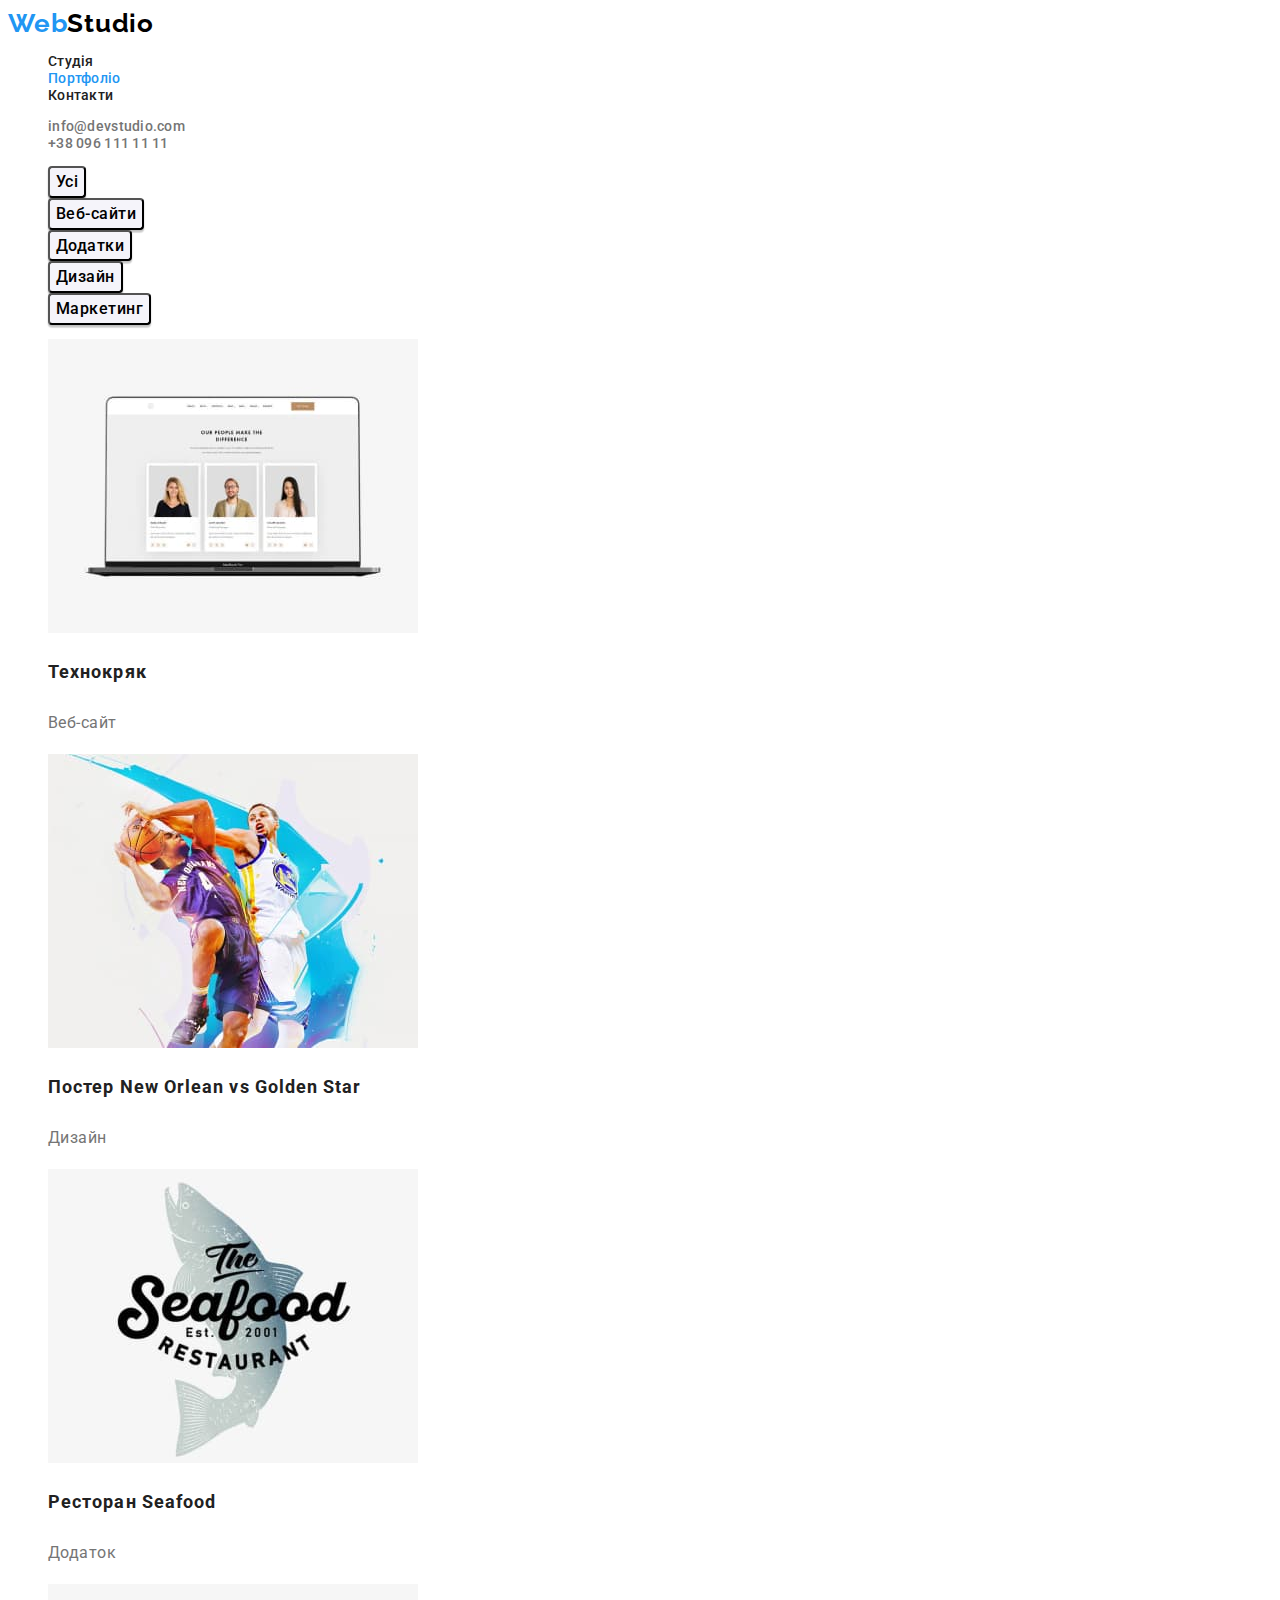
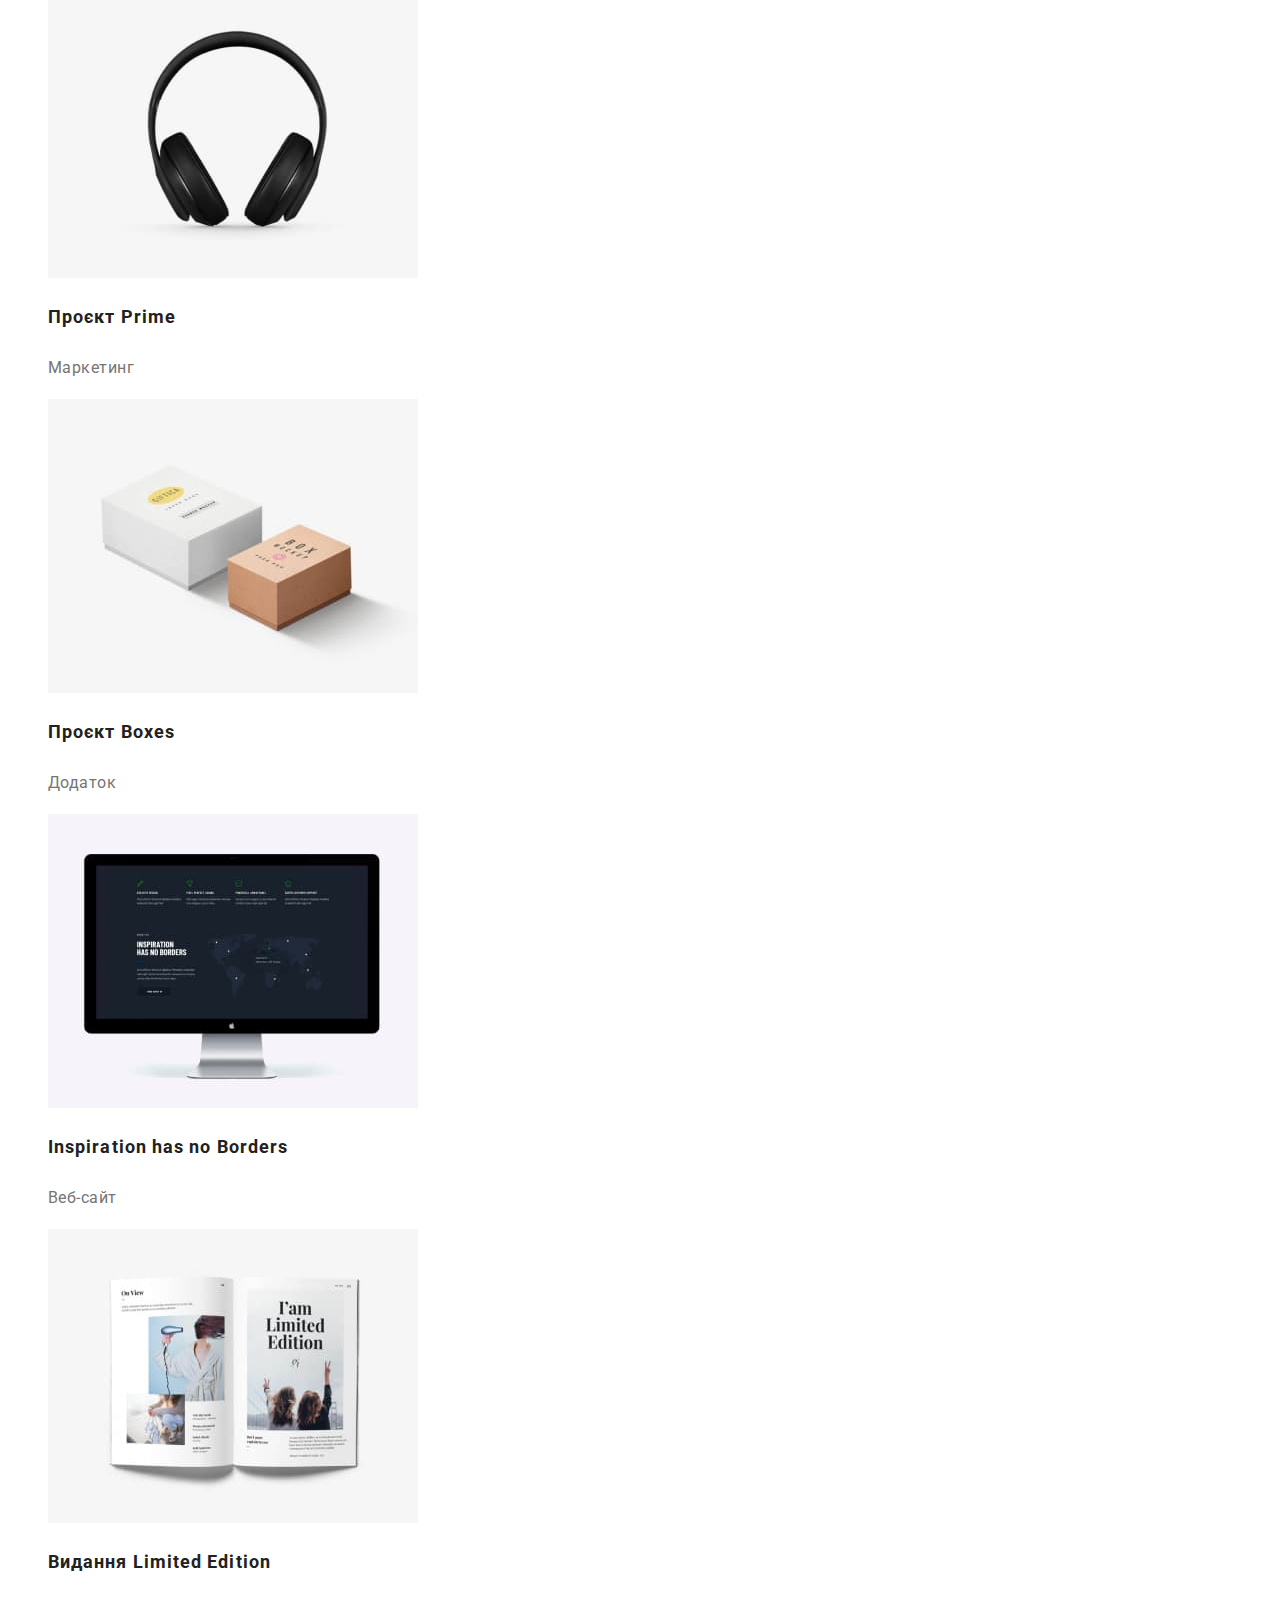
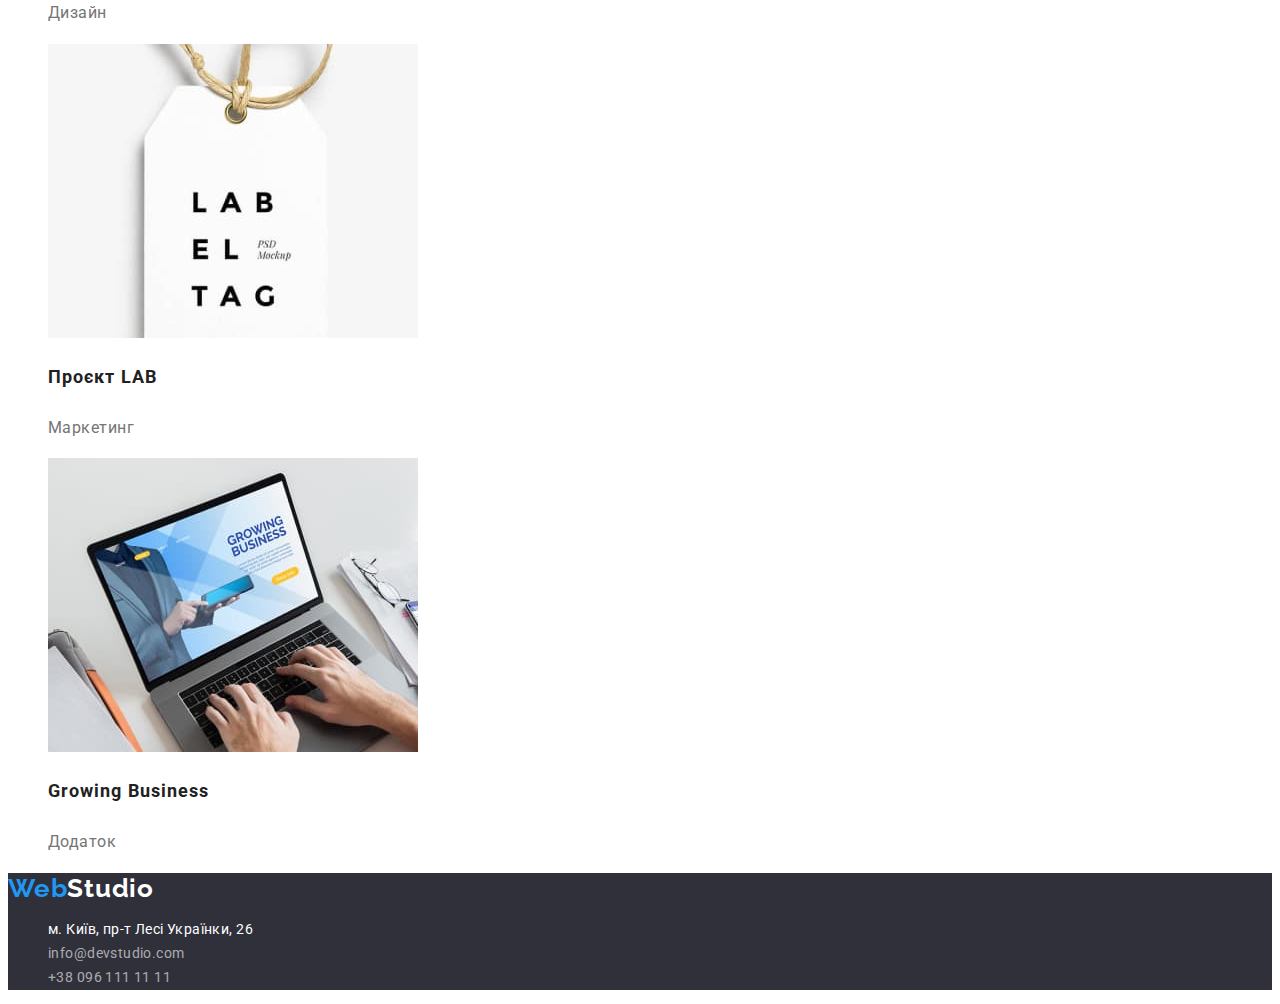
==== portfolio.html @ ff4c9b48 "start hw-3" ====
<!DOCTYPE html>
<html lang="uk">
  <head>
    <meta charset="UTF-8" />
    <meta http-equiv="X-UA-Compatible" content="IE=edge" />
    <meta name="viewport" content="width=device-width, initial-scale=1.0" />
    <title>WebStudio/Portfolio</title>
    <link rel="stylesheet" href="./css/styles.css" />
    <link rel="preconnect" href="https://fonts.googleapis.com" />
    <link rel="preconnect" href="https://fonts.gstatic.com" crossorigin />
    <link
      href="https://fonts.googleapis.com/css2?family=Raleway:wght@700&family=Roboto:wght@400;500;700;900&display=swap"
      rel="stylesheet"
    />
  </head>

  <body>
    <header class="header">
      <a class="logo" href="./index.html"><span class="color-logo">Web</span>Studio</a>
      <nav class="nav">
        <ul class="nav-list">
          <li class="nav-item"><a class="nav-link" href="./index.html">Студія</a></li>
          <li class="nav-item"><a class="nav-link active" href="./portfolio.html">Портфоліо</a></li>
          <li class="nav-item"><a class="nav-link" href="#">Контакти</a></li>
        </ul>
      </nav>
      <ul class="contact-list">
        <li class="contact-item">
          <a class="contact-link" href="mailto:info@devstudio.com">info@devstudio.com</a>
        </li>
        <li class="contact-item">
          <a class="contact-link" href="tel:+380961111111">+38 096 111 11 11</a>
        </li>
      </ul>
    </header>

    <main class="main-portfolio">

      <section class="section-work">
        <h2 class="visually-hidden">Наші проєкти</h2>
        <ul class="filter-list">
          <li class="filter-item">
            <button class="filter-button" type="button">Усі</button>
          </li>
          <li class="filter-item">
            <button class="filter-button" type="button">Веб-сайти</button>
          </li>
          <li class="filter-item">
            <button class="filter-button" type="button">Додатки</button>
          </li>
          <li class="filter-item">
            <button class="filter-button" type="button">Дизайн</button>
          </li>
          <li class="filter-item">
            <button class="filter-button" type="button">Маркетинг</button>
          </li>
        </ul>

        <ul class="card-list">
          <li class="card-item">
            <a class="card-link" href="#">
              <img
                class="card-image"
                src="./images/work/web-laptop.jpg"
                alt="Ноутбук"
                width="370"
              />
              <h3 class="card-titel">Технокряк</h3>
              <p class="card-text">Веб-сайт</p>
            </a>
          </li>
          <li class="card-item">
            <a class="card-link" href="#">
              <img
                class="card-image"
                src="./images/work/game.jpg"
                alt="Гра в баскетбол"
                width="370"
              />
              <h3 class="card-titel">Постер New Orlean vs Golden Star</h3>
              <p class="card-text">Дизайн</p>
            </a>
          </li>
          <li class="card-item">
            <a class="card-link" href="#">
              <img
                class="card-image"
                src="./images/work/food.jpg"
                alt="Логотим ресторану"
                width="370"
              />
              <h3 class="card-titel">Ресторан Seafood</h3>
              <p class="card-text">Додаток</p>
            </a>
          </li>
          <li class="card-item">
            <a class="card-link" href="#">
              <img
                class="card-image"
                src="./images/work/headphones.jpg"
                alt="Навушники"
                width="370"
              />
              <h3 class="card-titel">Проєкт Prime</h3>
              <p class="card-text">Маркетинг</p>
            </a>
          </li>
          <li class="card-item">
            <a class="card-link" href="">
              <img class="card-image" src="./images/work/box.jpg" alt="Коробки" width="370" />
              <h3 class="card-titel">Проєкт Boxes</h3>
              <p class="card-text">Додаток</p>
            </a>
          </li>
          <li class="card-item">
            <a class="card-link" href="#">
              <img class="card-image" src="./images/work/monitor.jpg" alt="Монітор" width="370" />
              <h3 class="card-titel">Inspiration has no Borders</h3>
              <p class="card-text">Веб-сайт</p>
            </a>
          </li>
          <li class="card-item">
            <a class="card-link" href="#">
              <img class="card-image" src="./images/work/book.jpg" alt="Книга" width="370" />
              <h3 class="card-titel">Видання Limited Edition</h3>
              <p class="card-text">Дизайн</p>
            </a>
          </li>
          <li class="card-item">
            <a class="card-link" href="#">
              <img class="card-image" src="./images/work/tag.jpg" alt="Ярлик" width="370" />
              <h3 class="card-titel">Проєкт LAB</h3>
              <p class="card-text">Маркетинг</p>
            </a>
          </li>
          <li class="card-item">
            <a class="card-link" href="#">
              <img
                class="card-image"
                src="./images/work/laptop.jpg"
                alt="Розробник працює за ноутбуком"
                width="370"
              />
              <h3 class="card-titel">Growing Business</h3>
              <p class="card-text">Додаток</p>
            </a>
          </li>
        </ul>
      </section>
    </main>

    <footer class="footer">
      <a class="logo footer-logo" href="./index.html"><span class="color-logo">Web</span>Studio</a>
      <address class="address">
        <ul class="footer-list">
          <li class="footer-item">
            <a
              class="footer-llink-map"
              href="https://goo.gl/maps/CtNU3nowhyDTVTYz7"
              target="_blank"
              rel="noopener noreferrer nofollow"
            >
              м. Київ, пр-т Лесі Українки, 26
            </a>
          </li>
          <li class="footer-item">
            <a class="footer-llink-mail" href="mailto:info@devstudio.com">info@devstudio.com</a>
          </li>
          <li class="footer-item">
            <a class="footer-llink-tel" href="tel:+380961111111">+38 096 111 11 11</a>
          </li>
        </ul>
      </address>
    </footer>
  </body>
</html>
---- css/styles.css ----
a {
  text-decoration: none;
}
ul {
  list-style: none;
}

:root {
  --primary-titel-color: #212121;
  --primary-text-color: #757575;
  --logo-color: #000000;
  --primary-color: #ffffff;
  --secondary-background-color: #f5f4fa;
  --footer-background-color: #2f303a;
  --accent-color: #2196f3;
  --button-active-color: #188ce8;
  --footer-contact-color: rgba(255, 255, 255, 0.6);
}

body {
  font-family: 'Roboto', sans-serif;
  font-size: 14px;
  color: var(--primary-text-color);
  background-color: var(--primary-color);
}

.header {
}
.logo {
  font-family: 'Raleway', sans-serif;
  font-weight: 700;
  font-size: 26px;
  line-height: 1.19;
  letter-spacing: 0.03em;
  color: var(--logo-color);
}
.color-logo {
  color: var(--accent-color);
}
.nav {
}
.nav-list {
}
.nav-item {
}
.nav-link {
  font-weight: 500;
  line-height: 1.14;
  letter-spacing: 0.02em;
  color: var(--primary-titel-color);
}
.nav-link:hover,
.nav-link:focus {
  color: var(--accent-color);
}
.contact-list {
}
.contact-item {
}
.contact-link {
  font-weight: 500;
  line-height: 1.14;
  letter-spacing: 0.02em;
  color: var(--primary-text-color);
}
.contact-link:hover,
.contact-link:focus {
  color: var(--accent-color);
}
.main {
}
.section-banner {
  background-color: var(--footer-background-color);
}
.banner-titel {
  font-weight: 900;
  font-size: 44px;
  line-height: 1.36;
  text-align: center;
  letter-spacing: 0.06em;
  text-transform: uppercase;
  color: var(--primary-color);
}
.banner-button {
  font-family: inherit;
  font-weight: 700;
  font-size: 16px;
  line-height: 1.87;
  text-align: center;
  letter-spacing: 0.06em;
  cursor: pointer;
  color: var(--primary-color);
  background-color: var(--accent-color);
  box-shadow: 0px 4px 4px rgba(0, 0, 0, 0.15);
  border-radius: 4px;
}
.banner-button:hover,
.banner-button:focus {
  background: var(--button-active-color);
}
.section-advantage {
}
.visually-hidden {
  position: absolute;
  white-space: nowrap;
  width: 1px;
  height: 1px;
  overflow: hidden;
  border: 0;
  padding: 0;
  clip: rect(0 0 0 0);
  clip-path: inset(50%);
  margin: -1px;
}
.advantage-list {
}
.advantage-item {
}
.advantage-subtitel {
  font-weight: 700;
  line-height: 1.14;
  letter-spacing: 0.03em;
  text-transform: uppercase;
  color: var(--primary-titel-color);
}
.advantage-text {
  line-height: 1.71;
  letter-spacing: 0.03em;
}
.section-speciality {
}
.speciality-titel {
  font-weight: 700;
  font-size: 36px;
  line-height: 1.16;
  text-align: center;
  letter-spacing: 0.03em;
  color: var(--primary-titel-color);
}
.speciality-list {
}
.speciality-item {
}
.speciality-image {
}
.section-team {
  background-color: var(--secondary-background-color);
}
.team-titel {
  font-weight: 700;
  font-size: 36px;
  line-height: 1.16;
  text-align: center;
  letter-spacing: 0.03em;
  color: var(--primary-titel-color);
}
.team-list {
}
.team-item {
  background-color: var(--primary-color);
  box-shadow: 0px 1px 3px rgba(0, 0, 0, 0.12), 0px 1px 1px rgba(0, 0, 0, 0.14),
    0px 2px 1px rgba(0, 0, 0, 0.2);
}
.team-image {
}
.team-subtitel {
  font-weight: 500;
  font-size: 16px;
  line-height: 1.18;
  letter-spacing: 0.03em;
  color: var(--primary-titel-color);
}
.team-text {
  font-size: 16px;
  line-height: 1.18;
  letter-spacing: 0.03em;
}
.footer {
  background-color: var(--footer-background-color);
}
.footer-logo {
  color: var(--primary-color);
}
.address {
}
.footer-list {
}
.footer-item {
}
.footer-llink-map {
  font-style: normal;
  line-height: 1.71;
  letter-spacing: 0.03em;
  color: var(--primary-color);
}
.footer-llink-map:hover,
.footer-llink-map:focus{
  color: var(--accent-color);
}
.footer-llink-mail {
  font-style: normal;
  line-height: 1.71;
  letter-spacing: 0.03em;
  color: var(--footer-contact-color);
}
.footer-llink-mail:hover,
.footer-llink-mail:focus{
  color: var(--accent-color);
}
.footer-llink-tel {
  font-style: normal;
  line-height: 1.71;
  letter-spacing: 0.03em;
  color: var(--footer-contact-color);
}
.footer-llink-tel:hover,
.footer-llink-tel:focus{
  color: var(--accent-color);
}

/* style portfolio */

.active {
  color: var(--accent-color);
}
.main-portfolio {
  background-color: var(--primary-color);
}
.filter-list {
}
.filter-item {
}
.filter-button {
  font-family: inherit;
  font-weight: 500;
  font-size: 16px;
  line-height: 1.62;
  text-align: center;
  letter-spacing: 0.03em;
  cursor: pointer;
  background-color: var(--secondary-background-color);
  box-shadow: 0px 3px 1px rgba(0, 0, 0, 0.1), 0px 1px 2px rgba(0, 0, 0, 0.08),
    0px 2px 2px rgba(0, 0, 0, 0.12);
  border-radius: 4px;
}
.filter-button:hover,
.filter-button:focus {
  color: var(--primary-color);
  background-color: var(--accent-color);
}
.section-work {
}
.card-list {
}
.card-item {
}
.card-link {
}
.card-image {
}
.card-titel {
  font-weight: 700;
  font-size: 18px;
  line-height: 2;
  letter-spacing: 0.06em;
  color: var(--primary-titel-color);
}
.card-text {
  font-size: 16px;
  line-height: 1.87;
  letter-spacing: 0.03em;
  color: var(--primary-text-color);
}
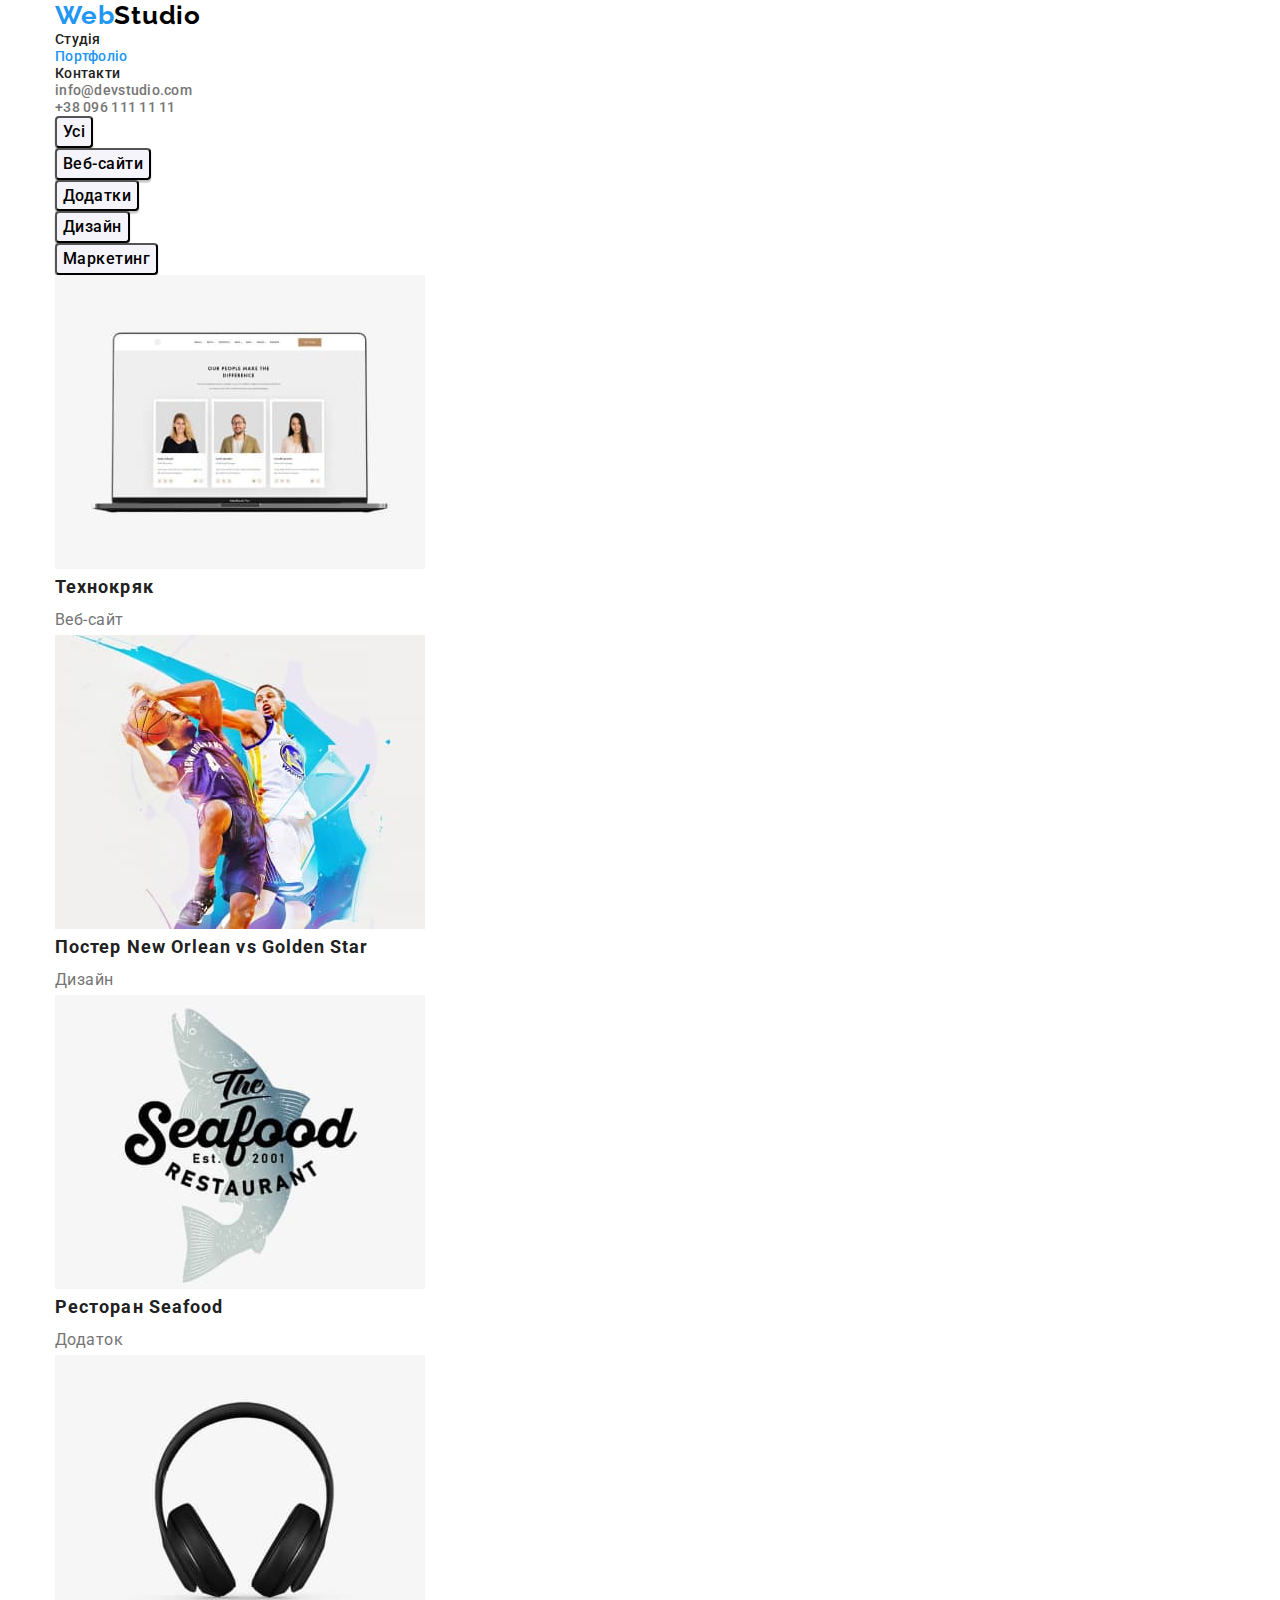
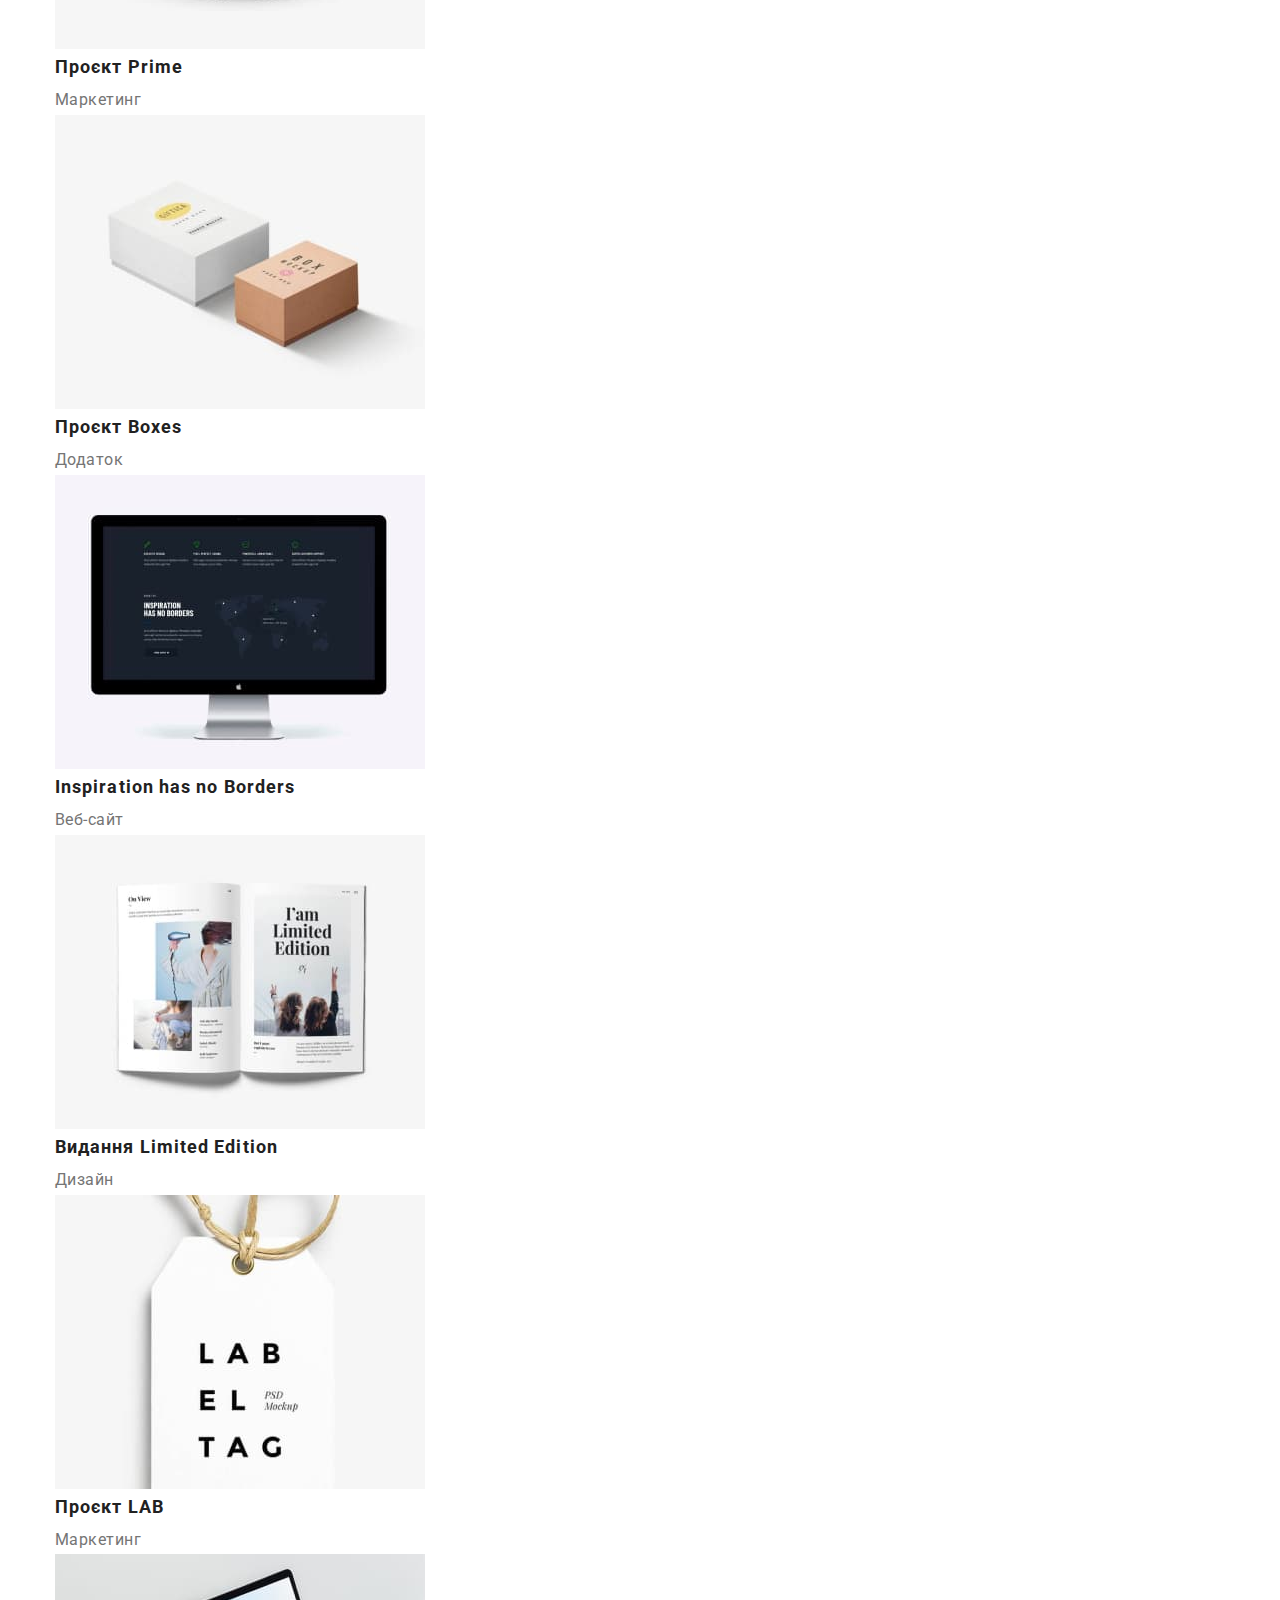
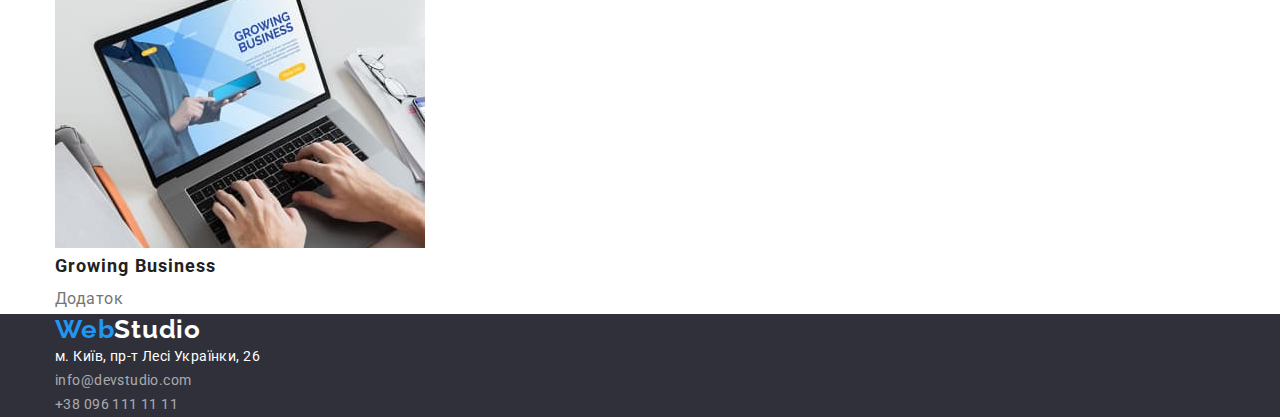
==== commit 701b5894: "decor hw-3" ====
--- a/portfolio.html
+++ b/portfolio.html
@@ -5,6 +5,7 @@
     <meta http-equiv="X-UA-Compatible" content="IE=edge" />
     <meta name="viewport" content="width=device-width, initial-scale=1.0" />
     <title>WebStudio/Portfolio</title>
+    <link rel="stylesheet" href="https://cdnjs.cloudflare.com/ajax/libs/modern-normalize/1.1.0/modern-normalize.min.css">
     <link rel="stylesheet" href="./css/styles.css" />
     <link rel="preconnect" href="https://fonts.googleapis.com" />
     <link rel="preconnect" href="https://fonts.gstatic.com" crossorigin />
@@ -16,161 +17,167 @@
 
   <body>
     <header class="header">
-      <a class="logo" href="./index.html"><span class="color-logo">Web</span>Studio</a>
-      <nav class="nav">
-        <ul class="nav-list">
-          <li class="nav-item"><a class="nav-link" href="./index.html">Студія</a></li>
-          <li class="nav-item"><a class="nav-link active" href="./portfolio.html">Портфоліо</a></li>
-          <li class="nav-item"><a class="nav-link" href="#">Контакти</a></li>
+<div class="container">
+        <a class="logo" href="./index.html"><span class="color-logo">Web</span>Studio</a>
+        <nav class="nav">
+          <ul class="nav-list">
+            <li class="nav-item"><a class="nav-link" href="./index.html">Студія</a></li>
+            <li class="nav-item"><a class="nav-link active" href="./portfolio.html">Портфоліо</a></li>
+            <li class="nav-item"><a class="nav-link" href="#">Контакти</a></li>
+          </ul>
+        </nav>
+        <ul class="contact-list">
+          <li class="contact-item">
+            <a class="contact-link" href="mailto:info@devstudio.com">info@devstudio.com</a>
+          </li>
+          <li class="contact-item">
+            <a class="contact-link" href="tel:+380961111111">+38 096 111 11 11</a>
+          </li>
         </ul>
-      </nav>
-      <ul class="contact-list">
-        <li class="contact-item">
-          <a class="contact-link" href="mailto:info@devstudio.com">info@devstudio.com</a>
-        </li>
-        <li class="contact-item">
-          <a class="contact-link" href="tel:+380961111111">+38 096 111 11 11</a>
-        </li>
-      </ul>
+</div>
     </header>
 
     <main class="main-portfolio">
 
       <section class="section-work">
-        <h2 class="visually-hidden">Наші проєкти</h2>
-        <ul class="filter-list">
-          <li class="filter-item">
-            <button class="filter-button" type="button">Усі</button>
-          </li>
-          <li class="filter-item">
-            <button class="filter-button" type="button">Веб-сайти</button>
-          </li>
-          <li class="filter-item">
-            <button class="filter-button" type="button">Додатки</button>
-          </li>
-          <li class="filter-item">
-            <button class="filter-button" type="button">Дизайн</button>
-          </li>
-          <li class="filter-item">
-            <button class="filter-button" type="button">Маркетинг</button>
-          </li>
-        </ul>
-
-        <ul class="card-list">
-          <li class="card-item">
-            <a class="card-link" href="#">
-              <img
-                class="card-image"
-                src="./images/work/web-laptop.jpg"
-                alt="Ноутбук"
-                width="370"
-              />
-              <h3 class="card-titel">Технокряк</h3>
-              <p class="card-text">Веб-сайт</p>
-            </a>
-          </li>
-          <li class="card-item">
-            <a class="card-link" href="#">
-              <img
-                class="card-image"
-                src="./images/work/game.jpg"
-                alt="Гра в баскетбол"
-                width="370"
-              />
-              <h3 class="card-titel">Постер New Orlean vs Golden Star</h3>
-              <p class="card-text">Дизайн</p>
-            </a>
-          </li>
-          <li class="card-item">
-            <a class="card-link" href="#">
-              <img
-                class="card-image"
-                src="./images/work/food.jpg"
-                alt="Логотим ресторану"
-                width="370"
-              />
-              <h3 class="card-titel">Ресторан Seafood</h3>
-              <p class="card-text">Додаток</p>
-            </a>
-          </li>
-          <li class="card-item">
-            <a class="card-link" href="#">
-              <img
-                class="card-image"
-                src="./images/work/headphones.jpg"
-                alt="Навушники"
-                width="370"
-              />
-              <h3 class="card-titel">Проєкт Prime</h3>
-              <p class="card-text">Маркетинг</p>
-            </a>
-          </li>
-          <li class="card-item">
-            <a class="card-link" href="">
-              <img class="card-image" src="./images/work/box.jpg" alt="Коробки" width="370" />
-              <h3 class="card-titel">Проєкт Boxes</h3>
-              <p class="card-text">Додаток</p>
-            </a>
-          </li>
-          <li class="card-item">
-            <a class="card-link" href="#">
-              <img class="card-image" src="./images/work/monitor.jpg" alt="Монітор" width="370" />
-              <h3 class="card-titel">Inspiration has no Borders</h3>
-              <p class="card-text">Веб-сайт</p>
-            </a>
-          </li>
-          <li class="card-item">
-            <a class="card-link" href="#">
-              <img class="card-image" src="./images/work/book.jpg" alt="Книга" width="370" />
-              <h3 class="card-titel">Видання Limited Edition</h3>
-              <p class="card-text">Дизайн</p>
-            </a>
-          </li>
-          <li class="card-item">
-            <a class="card-link" href="#">
-              <img class="card-image" src="./images/work/tag.jpg" alt="Ярлик" width="370" />
-              <h3 class="card-titel">Проєкт LAB</h3>
-              <p class="card-text">Маркетинг</p>
-            </a>
-          </li>
-          <li class="card-item">
-            <a class="card-link" href="#">
-              <img
-                class="card-image"
-                src="./images/work/laptop.jpg"
-                alt="Розробник працює за ноутбуком"
-                width="370"
-              />
-              <h3 class="card-titel">Growing Business</h3>
-              <p class="card-text">Додаток</p>
-            </a>
-          </li>
-        </ul>
+        <div class="container">
+          <h2 class="visually-hidden">Наші проєкти</h2>
+          <ul class="filter-list">
+            <li class="filter-item">
+              <button class="filter-button" type="button">Усі</button>
+            </li>
+            <li class="filter-item">
+              <button class="filter-button" type="button">Веб-сайти</button>
+            </li>
+            <li class="filter-item">
+              <button class="filter-button" type="button">Додатки</button>
+            </li>
+            <li class="filter-item">
+              <button class="filter-button" type="button">Дизайн</button>
+            </li>
+            <li class="filter-item">
+              <button class="filter-button" type="button">Маркетинг</button>
+            </li>
+          </ul>
+  
+          <ul class="card-list">
+            <li class="card-item">
+              <a class="card-link" href="#">
+                <img
+                  class="card-image"
+                  src="./images/work/web-laptop.jpg"
+                  alt="Ноутбук"
+                  width="370"
+                />
+                <h3 class="card-titel">Технокряк</h3>
+                <p class="card-text">Веб-сайт</p>
+              </a>
+            </li>
+            <li class="card-item">
+              <a class="card-link" href="#">
+                <img
+                  class="card-image"
+                  src="./images/work/game.jpg"
+                  alt="Гра в баскетбол"
+                  width="370"
+                />
+                <h3 class="card-titel">Постер New Orlean vs Golden Star</h3>
+                <p class="card-text">Дизайн</p>
+              </a>
+            </li>
+            <li class="card-item">
+              <a class="card-link" href="#">
+                <img
+                  class="card-image"
+                  src="./images/work/food.jpg"
+                  alt="Логотим ресторану"
+                  width="370"
+                />
+                <h3 class="card-titel">Ресторан Seafood</h3>
+                <p class="card-text">Додаток</p>
+              </a>
+            </li>
+            <li class="card-item">
+              <a class="card-link" href="#">
+                <img
+                  class="card-image"
+                  src="./images/work/headphones.jpg"
+                  alt="Навушники"
+                  width="370"
+                />
+                <h3 class="card-titel">Проєкт Prime</h3>
+                <p class="card-text">Маркетинг</p>
+              </a>
+            </li>
+            <li class="card-item">
+              <a class="card-link" href="">
+                <img class="card-image" src="./images/work/box.jpg" alt="Коробки" width="370" />
+                <h3 class="card-titel">Проєкт Boxes</h3>
+                <p class="card-text">Додаток</p>
+              </a>
+            </li>
+            <li class="card-item">
+              <a class="card-link" href="#">
+                <img class="card-image" src="./images/work/monitor.jpg" alt="Монітор" width="370" />
+                <h3 class="card-titel">Inspiration has no Borders</h3>
+                <p class="card-text">Веб-сайт</p>
+              </a>
+            </li>
+            <li class="card-item">
+              <a class="card-link" href="#">
+                <img class="card-image" src="./images/work/book.jpg" alt="Книга" width="370" />
+                <h3 class="card-titel">Видання Limited Edition</h3>
+                <p class="card-text">Дизайн</p>
+              </a>
+            </li>
+            <li class="card-item">
+              <a class="card-link" href="#">
+                <img class="card-image" src="./images/work/tag.jpg" alt="Ярлик" width="370" />
+                <h3 class="card-titel">Проєкт LAB</h3>
+                <p class="card-text">Маркетинг</p>
+              </a>
+            </li>
+            <li class="card-item">
+              <a class="card-link" href="#">
+                <img
+                  class="card-image"
+                  src="./images/work/laptop.jpg"
+                  alt="Розробник працює за ноутбуком"
+                  width="370"
+                />
+                <h3 class="card-titel">Growing Business</h3>
+                <p class="card-text">Додаток</p>
+              </a>
+            </li>
+          </ul>
+        </div>
       </section>
     </main>
 
     <footer class="footer">
-      <a class="logo footer-logo" href="./index.html"><span class="color-logo">Web</span>Studio</a>
-      <address class="address">
-        <ul class="footer-list">
-          <li class="footer-item">
-            <a
-              class="footer-llink-map"
-              href="https://goo.gl/maps/CtNU3nowhyDTVTYz7"
-              target="_blank"
-              rel="noopener noreferrer nofollow"
-            >
-              м. Київ, пр-т Лесі Українки, 26
-            </a>
-          </li>
-          <li class="footer-item">
-            <a class="footer-llink-mail" href="mailto:info@devstudio.com">info@devstudio.com</a>
-          </li>
-          <li class="footer-item">
-            <a class="footer-llink-tel" href="tel:+380961111111">+38 096 111 11 11</a>
-          </li>
-        </ul>
-      </address>
+      <div class="container">
+        <a class="logo footer-logo" href="./index.html"><span class="color-logo">Web</span>Studio</a>
+        <address class="address">
+          <ul class="footer-list">
+            <li class="footer-item">
+              <a
+                class="footer-llink-map"
+                href="https://goo.gl/maps/CtNU3nowhyDTVTYz7"
+                target="_blank"
+                rel="noopener noreferrer nofollow"
+              >
+                м. Київ, пр-т Лесі Українки, 26
+              </a>
+            </li>
+            <li class="footer-item">
+              <a class="footer-llink-mail" href="mailto:info@devstudio.com">info@devstudio.com</a>
+            </li>
+            <li class="footer-item">
+              <a class="footer-llink-tel" href="tel:+380961111111">+38 096 111 11 11</a>
+            </li>
+          </ul>
+        </address>
+      </div>
     </footer>
   </body>
 </html>
--- a/css/styles.css
+++ b/css/styles.css
@@ -1,8 +1,27 @@
 a {
   text-decoration: none;
 }
+img  {
+  display: block;
+}
 ul {
   list-style: none;
+  margin-top: 0;
+  margin-bottom: 0;
+  padding-left: 0;
+}
+p {
+  margin-top: 0;
+  margin-bottom: 0;
+}
+h1,
+h2,
+h3,
+h4,
+h5,
+h6 {
+  margin-top: 0;
+  margin-bottom: 0;
 }
 
 :root {
@@ -23,7 +42,18 @@
   color: var(--primary-text-color);
   background-color: var(--primary-color);
 }
-
+.container {
+  width: 100%;
+  max-width: 1200px;
+  margin-left: auto;
+  margin-right: auto;
+  padding-left: 15px;
+  padding-right: 15px;
+}
+.section{
+  padding-top: 94px;
+  padding-bottom: 94px;
+}
 .header {
 }
 .logo {
@@ -73,6 +103,7 @@
   background-color: var(--footer-background-color);
 }
 .banner-titel {
+  margin-bottom: 30px;
   font-weight: 900;
   font-size: 44px;
   line-height: 1.36;
@@ -82,6 +113,10 @@
   color: var(--primary-color);
 }
 .banner-button {
+  display: block;
+  margin-left: auto;
+  margin-right: auto;
+  padding: 10px 32px;
   font-family: inherit;
   font-weight: 700;
   font-size: 16px;
@@ -92,6 +127,7 @@
   color: var(--primary-color);
   background-color: var(--accent-color);
   box-shadow: 0px 4px 4px rgba(0, 0, 0, 0.15);
+  border: 0;
   border-radius: 4px;
 }
 .banner-button:hover,
@@ -113,10 +149,15 @@
   margin: -1px;
 }
 .advantage-list {
+  display: flex;
 }
 .advantage-item {
 }
+.advantage-item:not(:last-child ) {
+  margin-right: 30px;
+}
 .advantage-subtitel {
+  margin-bottom: 10px;
   font-weight: 700;
   line-height: 1.14;
   letter-spacing: 0.03em;
@@ -130,6 +171,7 @@
 .section-speciality {
 }
 .speciality-titel {
+  margin-bottom: 50px;
   font-weight: 700;
   font-size: 36px;
   line-height: 1.16;
@@ -138,8 +180,12 @@
   color: var(--primary-titel-color);
 }
 .speciality-list {
+  display: flex;
 }
 .speciality-item {
+}
+.speciality-item:not(:last-child ) {
+  margin-right: 30px;
 }
 .speciality-image {
 }
@@ -147,6 +193,7 @@
   background-color: var(--secondary-background-color);
 }
 .team-titel {
+  margin-bottom: 50px;
   font-weight: 700;
   font-size: 36px;
   line-height: 1.16;
@@ -155,25 +202,35 @@
   color: var(--primary-titel-color);
 }
 .team-list {
+  display: flex;
 }
 .team-item {
+  padding-bottom: 30px;
   background-color: var(--primary-color);
   box-shadow: 0px 1px 3px rgba(0, 0, 0, 0.12), 0px 1px 1px rgba(0, 0, 0, 0.14),
     0px 2px 1px rgba(0, 0, 0, 0.2);
+    border-radius: 0px 0px 4px 4px;
+}
+.team-item:not(:last-child ) {
+  margin-right: 30px;
 }
 .team-image {
+  margin-bottom: 30px;
 }
 .team-subtitel {
+  margin-bottom: 10px;
   font-weight: 500;
   font-size: 16px;
   line-height: 1.18;
   letter-spacing: 0.03em;
+  text-align: center;
   color: var(--primary-titel-color);
 }
 .team-text {
   font-size: 16px;
   line-height: 1.18;
   letter-spacing: 0.03em;
+  text-align: center;
 }
 .footer {
   background-color: var(--footer-background-color);
@@ -194,7 +251,7 @@
   color: var(--primary-color);
 }
 .footer-llink-map:hover,
-.footer-llink-map:focus{
+.footer-llink-map:focus {
   color: var(--accent-color);
 }
 .footer-llink-mail {
@@ -204,7 +261,7 @@
   color: var(--footer-contact-color);
 }
 .footer-llink-mail:hover,
-.footer-llink-mail:focus{
+.footer-llink-mail:focus {
   color: var(--accent-color);
 }
 .footer-llink-tel {
@@ -214,7 +271,7 @@
   color: var(--footer-contact-color);
 }
 .footer-llink-tel:hover,
-.footer-llink-tel:focus{
+.footer-llink-tel:focus {
   color: var(--accent-color);
 }
 
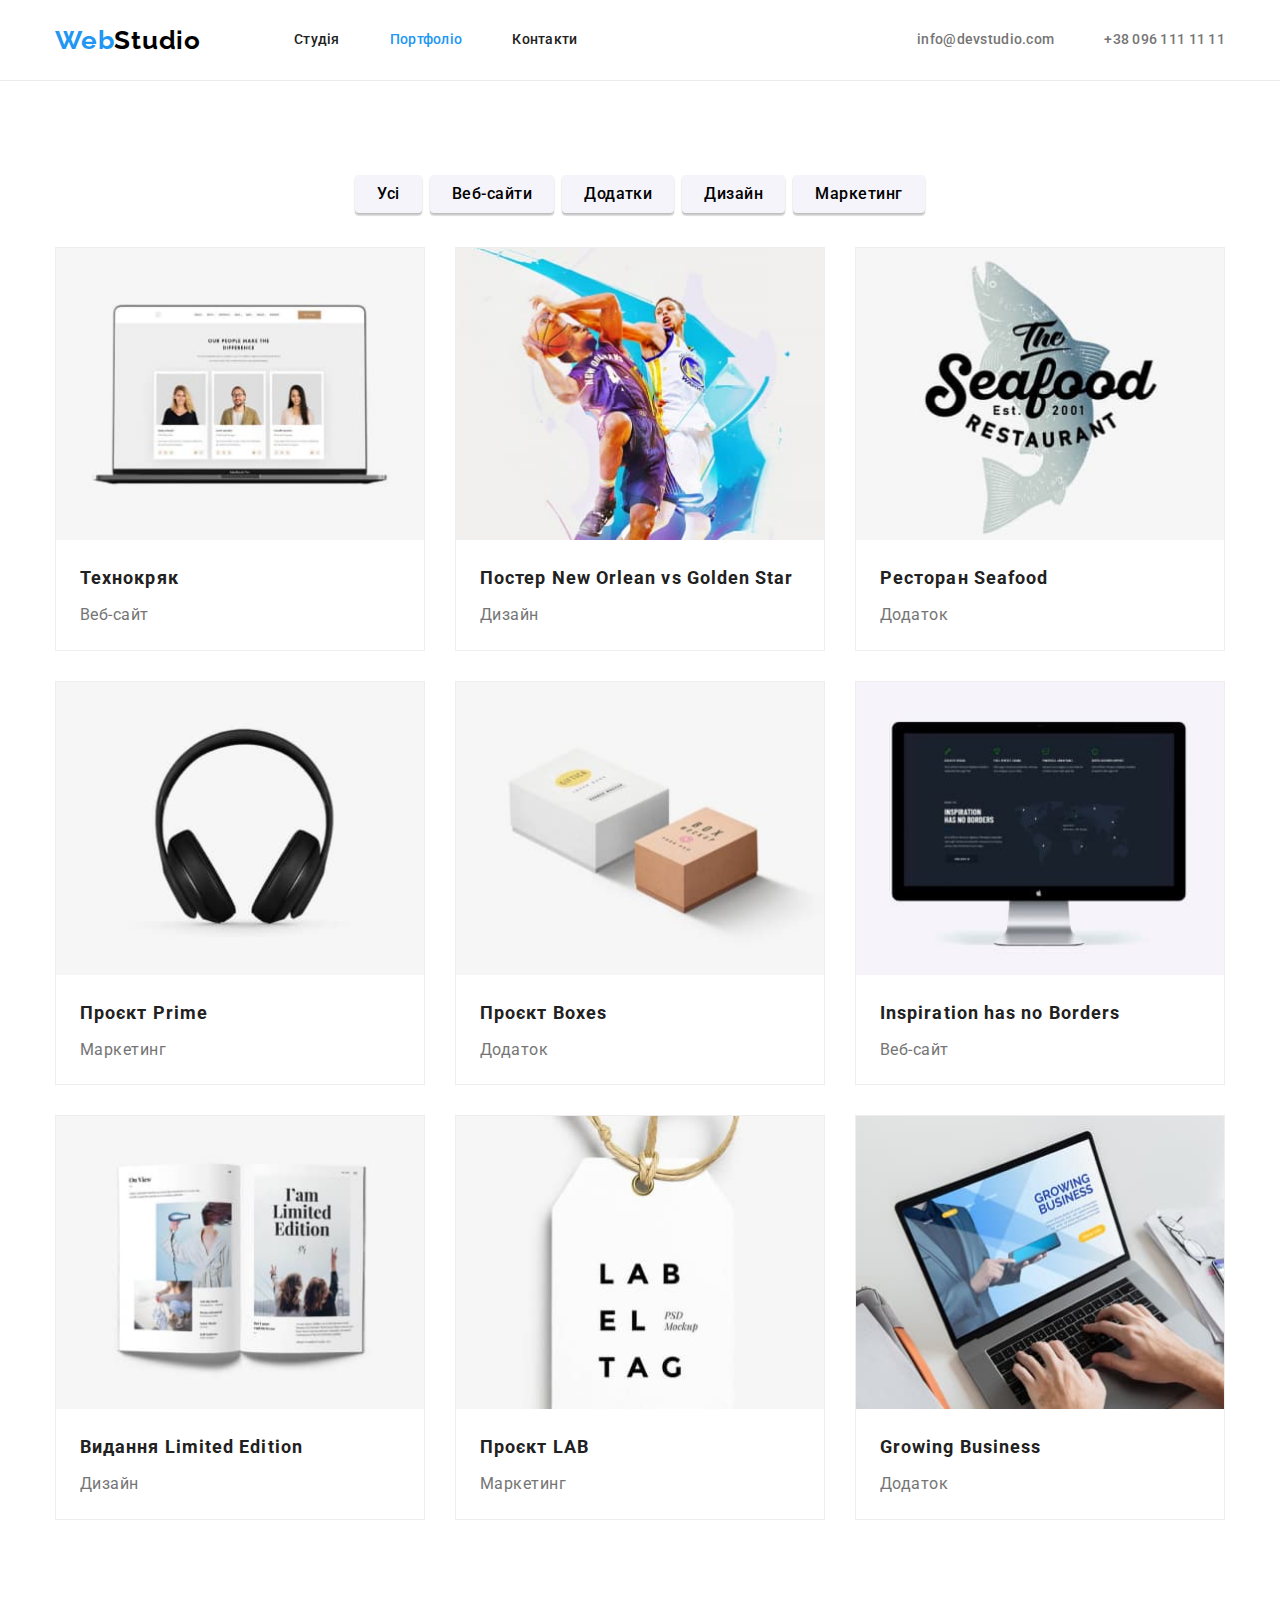
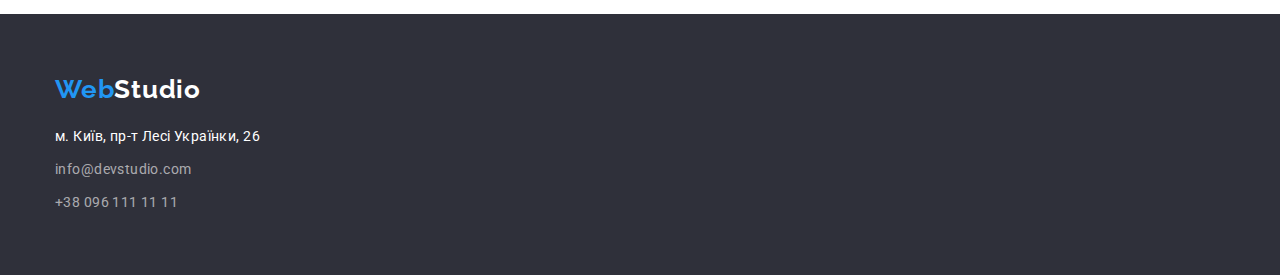
==== commit 544754af: "hw-3" ====
--- a/portfolio.html
+++ b/portfolio.html
@@ -5,7 +5,10 @@
     <meta http-equiv="X-UA-Compatible" content="IE=edge" />
     <meta name="viewport" content="width=device-width, initial-scale=1.0" />
     <title>WebStudio/Portfolio</title>
-    <link rel="stylesheet" href="https://cdnjs.cloudflare.com/ajax/libs/modern-normalize/1.1.0/modern-normalize.min.css">
+    <link
+      rel="stylesheet"
+      href="https://cdnjs.cloudflare.com/ajax/libs/modern-normalize/1.1.0/modern-normalize.min.css"
+    />
     <link rel="stylesheet" href="./css/styles.css" />
     <link rel="preconnect" href="https://fonts.googleapis.com" />
     <link rel="preconnect" href="https://fonts.gstatic.com" crossorigin />
@@ -17,12 +20,14 @@
 
   <body>
     <header class="header">
-<div class="container">
+      <div class="container header-container">
         <a class="logo" href="./index.html"><span class="color-logo">Web</span>Studio</a>
         <nav class="nav">
           <ul class="nav-list">
             <li class="nav-item"><a class="nav-link" href="./index.html">Студія</a></li>
-            <li class="nav-item"><a class="nav-link active" href="./portfolio.html">Портфоліо</a></li>
+            <li class="nav-item">
+              <a class="nav-link active" href="./portfolio.html">Портфоліо</a>
+            </li>
             <li class="nav-item"><a class="nav-link" href="#">Контакти</a></li>
           </ul>
         </nav>
@@ -34,12 +39,11 @@
             <a class="contact-link" href="tel:+380961111111">+38 096 111 11 11</a>
           </li>
         </ul>
-</div>
+      </div>
     </header>
 
     <main class="main-portfolio">
-
-      <section class="section-work">
+      <section class="section section-work">
         <div class="container">
           <h2 class="visually-hidden">Наші проєкти</h2>
           <ul class="filter-list">
@@ -59,7 +63,7 @@
               <button class="filter-button" type="button">Маркетинг</button>
             </li>
           </ul>
-  
+
           <ul class="card-list">
             <li class="card-item">
               <a class="card-link" href="#">
@@ -69,8 +73,10 @@
                   alt="Ноутбук"
                   width="370"
                 />
-                <h3 class="card-titel">Технокряк</h3>
-                <p class="card-text">Веб-сайт</p>
+                <div class="card-desc">
+                  <h3 class="card-titel">Технокряк</h3>
+                  <p class="card-text">Веб-сайт</p>
+                </div>
               </a>
             </li>
             <li class="card-item">
@@ -81,8 +87,10 @@
                   alt="Гра в баскетбол"
                   width="370"
                 />
-                <h3 class="card-titel">Постер New Orlean vs Golden Star</h3>
-                <p class="card-text">Дизайн</p>
+                <div class="card-desc">
+                  <h3 class="card-titel">Постер New Orlean vs Golden Star</h3>
+                  <p class="card-text">Дизайн</p>
+                </div>
               </a>
             </li>
             <li class="card-item">
@@ -93,8 +101,10 @@
                   alt="Логотим ресторану"
                   width="370"
                 />
-                <h3 class="card-titel">Ресторан Seafood</h3>
-                <p class="card-text">Додаток</p>
+               <div class="card-desc">
+                  <h3 class="card-titel">Ресторан Seafood</h3>
+                  <p class="card-text">Додаток</p>
+               </div>
               </a>
             </li>
             <li class="card-item">
@@ -105,36 +115,46 @@
                   alt="Навушники"
                   width="370"
                 />
-                <h3 class="card-titel">Проєкт Prime</h3>
-                <p class="card-text">Маркетинг</p>
+             <div class="card-desc">
+                  <h3 class="card-titel">Проєкт Prime</h3>
+                  <p class="card-text">Маркетинг</p>
+             </div>
               </a>
             </li>
             <li class="card-item">
               <a class="card-link" href="">
                 <img class="card-image" src="./images/work/box.jpg" alt="Коробки" width="370" />
-                <h3 class="card-titel">Проєкт Boxes</h3>
-                <p class="card-text">Додаток</p>
+                <div class="card-desc">
+                  <h3 class="card-titel">Проєкт Boxes</h3>
+                  <p class="card-text">Додаток</p>
+                </div>
               </a>
             </li>
             <li class="card-item">
               <a class="card-link" href="#">
                 <img class="card-image" src="./images/work/monitor.jpg" alt="Монітор" width="370" />
-                <h3 class="card-titel">Inspiration has no Borders</h3>
-                <p class="card-text">Веб-сайт</p>
+               <div class="card-desc">
+                  <h3 class="card-titel">Inspiration has no Borders</h3>
+                  <p class="card-text">Веб-сайт</p>
+               </div>
               </a>
             </li>
             <li class="card-item">
               <a class="card-link" href="#">
                 <img class="card-image" src="./images/work/book.jpg" alt="Книга" width="370" />
-                <h3 class="card-titel">Видання Limited Edition</h3>
-                <p class="card-text">Дизайн</p>
+                <div class="card-desc">
+                  <h3 class="card-titel">Видання Limited Edition</h3>
+                  <p class="card-text">Дизайн</p>
+                </div>
               </a>
             </li>
             <li class="card-item">
               <a class="card-link" href="#">
                 <img class="card-image" src="./images/work/tag.jpg" alt="Ярлик" width="370" />
-                <h3 class="card-titel">Проєкт LAB</h3>
-                <p class="card-text">Маркетинг</p>
+            <div class="card-desc">
+                  <h3 class="card-titel">Проєкт LAB</h3>
+                  <p class="card-text">Маркетинг</p>
+            </div class="card-desc">
               </a>
             </li>
             <li class="card-item">
@@ -145,8 +165,10 @@
                   alt="Розробник працює за ноутбуком"
                   width="370"
                 />
-                <h3 class="card-titel">Growing Business</h3>
-                <p class="card-text">Додаток</p>
+               <div class="card-desc">
+                  <h3 class="card-titel">Growing Business</h3>
+                  <p class="card-text">Додаток</p>
+               </div>
               </a>
             </li>
           </ul>
@@ -156,7 +178,9 @@
 
     <footer class="footer">
       <div class="container">
-        <a class="logo footer-logo" href="./index.html"><span class="color-logo">Web</span>Studio</a>
+        <a class="logo footer-logo" href="./index.html"
+          ><span class="color-logo">Web</span>Studio</a
+        >
         <address class="address">
           <ul class="footer-list">
             <li class="footer-item">
--- a/css/styles.css
+++ b/css/styles.css
@@ -1,7 +1,7 @@
 a {
   text-decoration: none;
 }
-img  {
+img {
   display: block;
 }
 ul {
@@ -33,6 +33,8 @@
   --footer-background-color: #2f303a;
   --accent-color: #2196f3;
   --button-active-color: #188ce8;
+  --header-border-color: #ececec;
+  --card-border-color: #eeeeee;
   --footer-contact-color: rgba(255, 255, 255, 0.6);
 }
 
@@ -50,11 +52,17 @@
   padding-left: 15px;
   padding-right: 15px;
 }
-.section{
+.section {
   padding-top: 94px;
   padding-bottom: 94px;
 }
 .header {
+  border-bottom: 1px solid var(--header-border-color);
+}
+
+.header-container {
+  display: flex;
+  align-items: center;
 }
 .logo {
   font-family: 'Raleway', sans-serif;
@@ -68,12 +76,20 @@
   color: var(--accent-color);
 }
 .nav {
+  margin-left: 93px;
 }
 .nav-list {
+  display: flex;
 }
 .nav-item {
 }
+.nav-item:not(:last-child) {
+  margin-right: 50px;
+}
 .nav-link {
+  display: block;
+  padding-top: 32px;
+  padding-bottom: 32px;
   font-weight: 500;
   line-height: 1.14;
   letter-spacing: 0.02em;
@@ -84,10 +100,21 @@
   color: var(--accent-color);
 }
 .contact-list {
+  display: flex;
+  margin-left: auto;
 }
 .contact-item {
 }
+
+.contact-item:not(:last-child) {
+  margin-right: 50px;
+}
+
 .contact-link {
+  display: block;
+  padding-top: 32px;
+  padding-bottom: 32px;
+
   font-weight: 500;
   line-height: 1.14;
   letter-spacing: 0.02em;
@@ -152,13 +179,16 @@
   display: flex;
 }
 .advantage-item {
-}
-.advantage-item:not(:last-child ) {
+  width: 270px;
+}
+.advantage-item:not(:last-child) {
   margin-right: 30px;
 }
 .advantage-subtitel {
   margin-bottom: 10px;
-  font-weight: 700;
+
+  font-weight: 700;
+  font-size: 14px;
   line-height: 1.14;
   letter-spacing: 0.03em;
   text-transform: uppercase;
@@ -169,6 +199,7 @@
   letter-spacing: 0.03em;
 }
 .section-speciality {
+  padding-top: 0;
 }
 .speciality-titel {
   margin-bottom: 50px;
@@ -184,10 +215,13 @@
 }
 .speciality-item {
 }
-.speciality-item:not(:last-child ) {
+.speciality-item:not(:last-child) {
   margin-right: 30px;
 }
 .speciality-image {
+  display: block;
+  max-width: 100%;
+  height: auto;
 }
 .section-team {
   background-color: var(--secondary-background-color);
@@ -205,20 +239,27 @@
   display: flex;
 }
 .team-item {
-  padding-bottom: 30px;
   background-color: var(--primary-color);
   box-shadow: 0px 1px 3px rgba(0, 0, 0, 0.12), 0px 1px 1px rgba(0, 0, 0, 0.14),
     0px 2px 1px rgba(0, 0, 0, 0.2);
-    border-radius: 0px 0px 4px 4px;
-}
-.team-item:not(:last-child ) {
+  border-radius: 0px 0px 4px 4px;
+}
+.team-item:not(:last-child) {
   margin-right: 30px;
 }
 .team-image {
-  margin-bottom: 30px;
+  display: block;
+  max-width: 100%;
+  height: auto;
+}
+
+.team-desc {
+  padding-top: 30px;
+  padding-bottom: 30px;
 }
 .team-subtitel {
   margin-bottom: 10px;
+
   font-weight: 500;
   font-size: 16px;
   line-height: 1.18;
@@ -233,16 +274,26 @@
   text-align: center;
 }
 .footer {
+  padding-top: 60px;
+  padding-bottom: 60px;
+
   background-color: var(--footer-background-color);
 }
 .footer-logo {
+  display: block;
+  margin-bottom: 20px;
+
   color: var(--primary-color);
 }
 .address {
 }
 .footer-list {
 }
+
 .footer-item {
+}
+.footer-item:not(:last-child) {
+  margin-bottom: 9px;
 }
 .footer-llink-map {
   font-style: normal;
@@ -277,17 +328,28 @@
 
 /* style portfolio */
 
-.active {
-  color: var(--accent-color);
-}
 .main-portfolio {
   background-color: var(--primary-color);
 }
+
+.section-work {
+}
+
+.active {
+  color: var(--accent-color);
+}
+
 .filter-list {
-}
-.filter-item {
+  display: flex;
+  justify-content: center;
+  margin-bottom: 34px;
+}
+.filter-item:not(:last-child) {
+  margin-right: 8px;
 }
 .filter-button {
+  padding: 6px 22px;
+
   font-family: inherit;
   font-weight: 500;
   font-size: 16px;
@@ -298,6 +360,7 @@
   background-color: var(--secondary-background-color);
   box-shadow: 0px 3px 1px rgba(0, 0, 0, 0.1), 0px 1px 2px rgba(0, 0, 0, 0.08),
     0px 2px 2px rgba(0, 0, 0, 0.12);
+  border: transparent;
   border-radius: 4px;
 }
 .filter-button:hover,
@@ -305,17 +368,39 @@
   color: var(--primary-color);
   background-color: var(--accent-color);
 }
-.section-work {
-}
 .card-list {
+  display: flex;
+  flex-wrap: wrap;
 }
 .card-item {
+  width: 370px;
+  margin-right: 30px;
+  margin-bottom: 30px;
+
+  border: 1px solid var(--card-border-color);
+}
+.card-item:nth-child(3n) {
+  margin-right: 0;
+}
+
+.card-item:nth-last-child(-n + 3) {
+  margin-bottom: 0;
 }
 .card-link {
 }
 .card-image {
-}
+  display: block;
+  max-width: 100%;
+  height: auto;
+}
+
+.card-desc {
+  padding: 20px 24px;
+}
+
 .card-titel {
+  margin-bottom: 4px;
+
   font-weight: 700;
   font-size: 18px;
   line-height: 2;
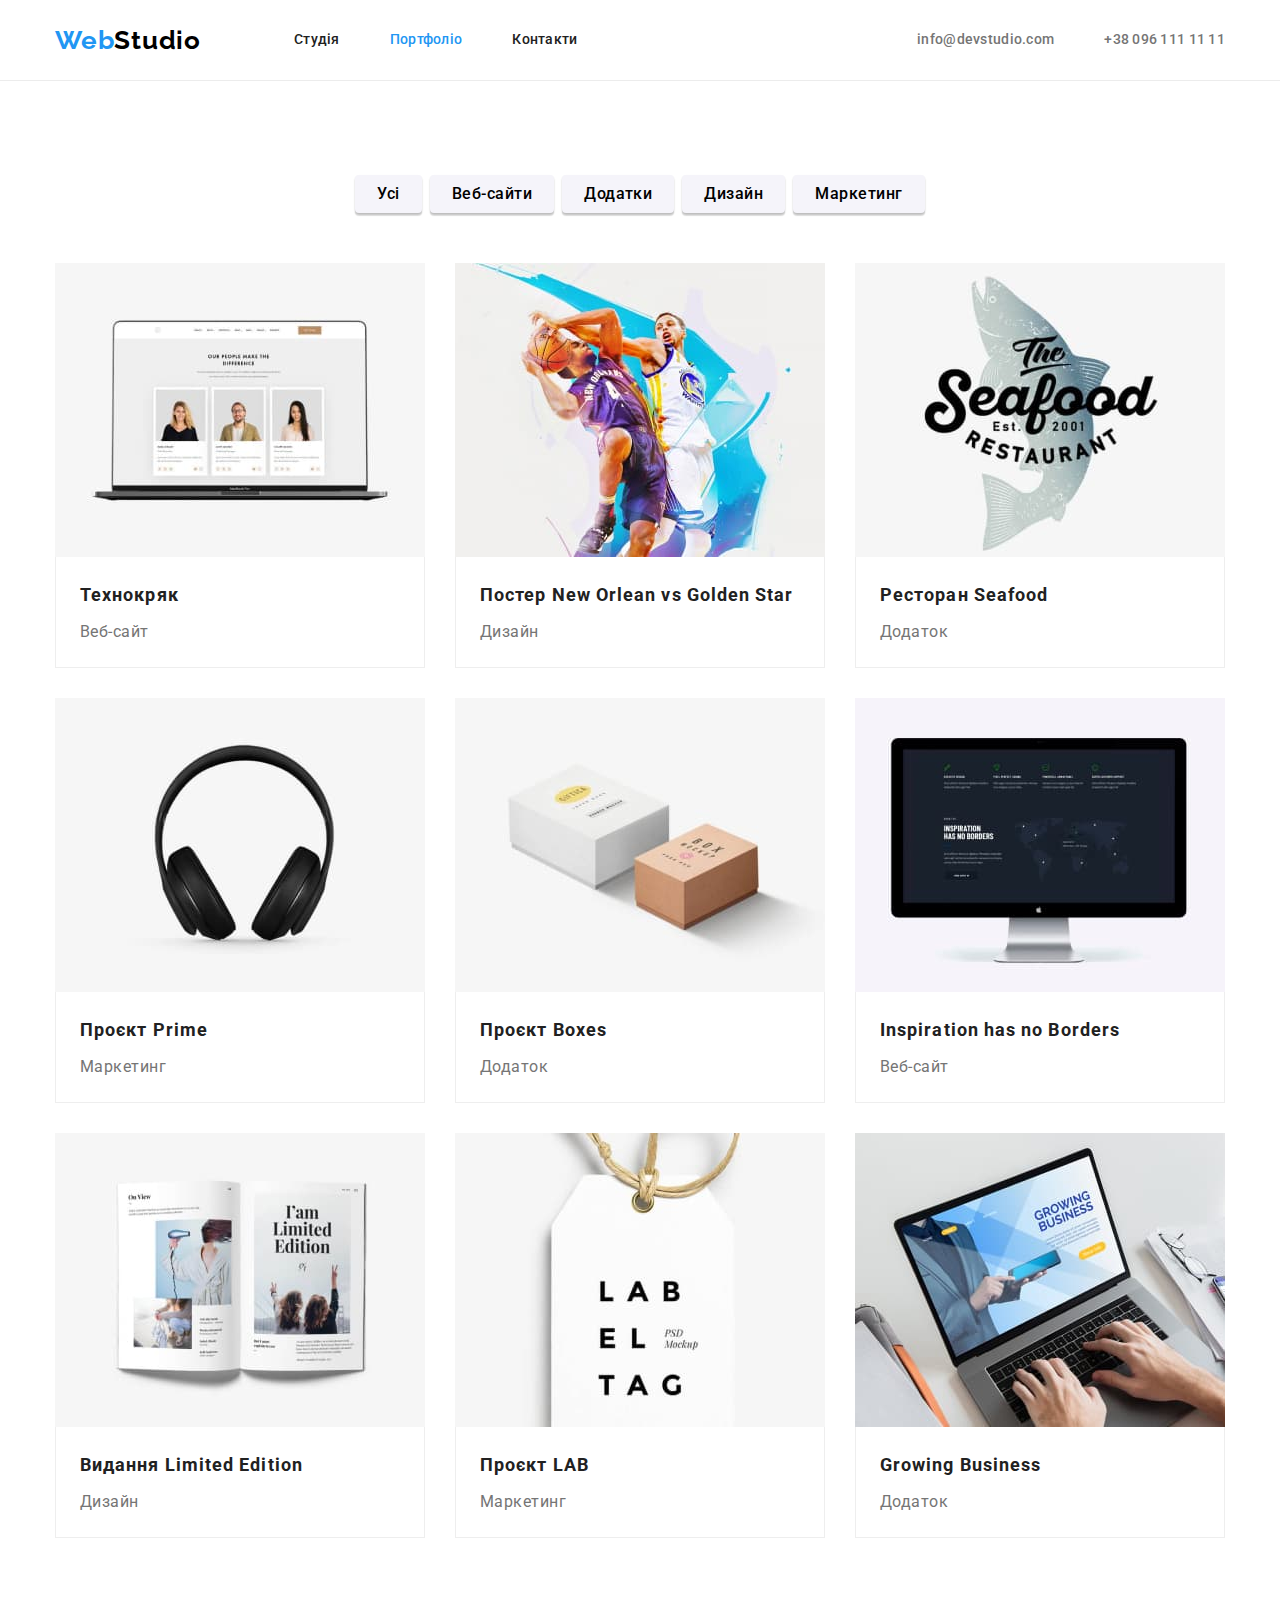
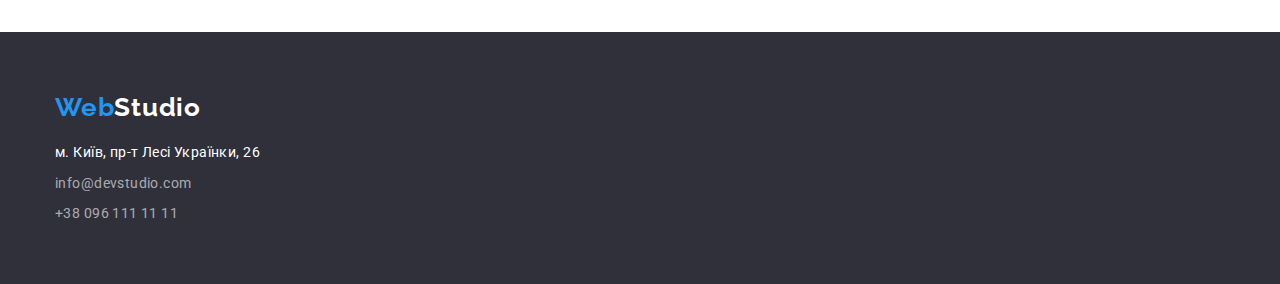
==== commit 052d81c2: "Finish HW-3" ====
--- a/portfolio.html
+++ b/portfolio.html
@@ -154,7 +154,7 @@
             <div class="card-desc">
                   <h3 class="card-titel">Проєкт LAB</h3>
                   <p class="card-text">Маркетинг</p>
-            </div class="card-desc">
+            </div>
               </a>
             </li>
             <li class="card-item">
--- a/css/styles.css
+++ b/css/styles.css
@@ -44,6 +44,7 @@
   color: var(--primary-text-color);
   background-color: var(--primary-color);
 }
+
 .container {
   width: 100%;
   max-width: 1200px;
@@ -52,10 +53,12 @@
   padding-left: 15px;
   padding-right: 15px;
 }
+
 .section {
   padding-top: 94px;
   padding-bottom: 94px;
 }
+
 .header {
   border-bottom: 1px solid var(--header-border-color);
 }
@@ -64,6 +67,7 @@
   display: flex;
   align-items: center;
 }
+
 .logo {
   font-family: 'Raleway', sans-serif;
   font-weight: 700;
@@ -72,37 +76,47 @@
   letter-spacing: 0.03em;
   color: var(--logo-color);
 }
+
 .color-logo {
   color: var(--accent-color);
 }
+
 .nav {
   margin-left: 93px;
 }
+
 .nav-list {
   display: flex;
 }
+
 .nav-item {
 }
+
 .nav-item:not(:last-child) {
   margin-right: 50px;
 }
+
 .nav-link {
   display: block;
   padding-top: 32px;
   padding-bottom: 32px;
+
   font-weight: 500;
   line-height: 1.14;
   letter-spacing: 0.02em;
   color: var(--primary-titel-color);
 }
+
 .nav-link:hover,
 .nav-link:focus {
   color: var(--accent-color);
 }
+
 .contact-list {
   display: flex;
   margin-left: auto;
 }
+
 .contact-item {
 }
 
@@ -124,13 +138,17 @@
 .contact-link:focus {
   color: var(--accent-color);
 }
+
 .main {
 }
+
 .section-banner {
   background-color: var(--footer-background-color);
 }
+
 .banner-titel {
   margin-bottom: 30px;
+
   font-weight: 900;
   font-size: 44px;
   line-height: 1.36;
@@ -139,11 +157,13 @@
   text-transform: uppercase;
   color: var(--primary-color);
 }
+
 .banner-button {
   display: block;
   margin-left: auto;
   margin-right: auto;
   padding: 10px 32px;
+
   font-family: inherit;
   font-weight: 700;
   font-size: 16px;
@@ -157,12 +177,15 @@
   border: 0;
   border-radius: 4px;
 }
+
 .banner-button:hover,
 .banner-button:focus {
   background: var(--button-active-color);
 }
+
 .section-advantage {
 }
+
 .visually-hidden {
   position: absolute;
   white-space: nowrap;
@@ -175,15 +198,20 @@
   clip-path: inset(50%);
   margin: -1px;
 }
+
 .advantage-list {
   display: flex;
-}
+  justify-content: space-between;
+}
+
 .advantage-item {
-  width: 270px;
-}
+  width: calc((100% - 90px) / 4);
+}
+
 .advantage-item:not(:last-child) {
   margin-right: 30px;
 }
+
 .advantage-subtitel {
   margin-bottom: 10px;
 
@@ -194,15 +222,19 @@
   text-transform: uppercase;
   color: var(--primary-titel-color);
 }
+
 .advantage-text {
   line-height: 1.71;
   letter-spacing: 0.03em;
 }
+
 .section-speciality {
   padding-top: 0;
 }
+
 .speciality-titel {
   margin-bottom: 50px;
+
   font-weight: 700;
   font-size: 36px;
   line-height: 1.16;
@@ -210,24 +242,31 @@
   letter-spacing: 0.03em;
   color: var(--primary-titel-color);
 }
+
 .speciality-list {
   display: flex;
 }
+
 .speciality-item {
 }
+
 .speciality-item:not(:last-child) {
   margin-right: 30px;
 }
+
 .speciality-image {
   display: block;
   max-width: 100%;
   height: auto;
 }
+
 .section-team {
   background-color: var(--secondary-background-color);
 }
+
 .team-titel {
   margin-bottom: 50px;
+
   font-weight: 700;
   font-size: 36px;
   line-height: 1.16;
@@ -235,18 +274,22 @@
   letter-spacing: 0.03em;
   color: var(--primary-titel-color);
 }
+
 .team-list {
   display: flex;
 }
+
 .team-item {
   background-color: var(--primary-color);
   box-shadow: 0px 1px 3px rgba(0, 0, 0, 0.12), 0px 1px 1px rgba(0, 0, 0, 0.14),
     0px 2px 1px rgba(0, 0, 0, 0.2);
   border-radius: 0px 0px 4px 4px;
 }
+
 .team-item:not(:last-child) {
   margin-right: 30px;
 }
+
 .team-image {
   display: block;
   max-width: 100%;
@@ -257,6 +300,7 @@
   padding-top: 30px;
   padding-bottom: 30px;
 }
+
 .team-subtitel {
   margin-bottom: 10px;
 
@@ -267,60 +311,72 @@
   text-align: center;
   color: var(--primary-titel-color);
 }
+
 .team-text {
   font-size: 16px;
   line-height: 1.18;
   letter-spacing: 0.03em;
   text-align: center;
 }
+
 .footer {
   padding-top: 60px;
   padding-bottom: 60px;
 
   background-color: var(--footer-background-color);
 }
+
 .footer-logo {
   display: block;
   margin-bottom: 20px;
 
   color: var(--primary-color);
 }
+
 .address {
 }
+
 .footer-list {
 }
 
 .footer-item {
 }
+
 .footer-item:not(:last-child) {
   margin-bottom: 9px;
 }
+
 .footer-llink-map {
   font-style: normal;
-  line-height: 1.71;
+  line-height: 1.51;
   letter-spacing: 0.03em;
   color: var(--primary-color);
 }
+
 .footer-llink-map:hover,
 .footer-llink-map:focus {
   color: var(--accent-color);
 }
+
 .footer-llink-mail {
   font-style: normal;
-  line-height: 1.71;
+  line-height: 1.51;
   letter-spacing: 0.03em;
   color: var(--footer-contact-color);
 }
+
 .footer-llink-mail:hover,
 .footer-llink-mail:focus {
   color: var(--accent-color);
 }
+
 .footer-llink-tel {
   font-style: normal;
-  line-height: 1.71;
+  line-height: 1.51;
   letter-spacing: 0.03em;
   color: var(--footer-contact-color);
 }
+
 .footer-llink-tel:hover,
 .footer-llink-tel:focus {
   color: var(--accent-color);
@@ -342,11 +398,13 @@
 .filter-list {
   display: flex;
   justify-content: center;
-  margin-bottom: 34px;
-}
+  margin-bottom: 50px;
+}
+
 .filter-item:not(:last-child) {
   margin-right: 8px;
 }
+
 .filter-button {
   padding: 6px 22px;
 
@@ -363,22 +421,24 @@
   border: transparent;
   border-radius: 4px;
 }
+
 .filter-button:hover,
 .filter-button:focus {
   color: var(--primary-color);
   background-color: var(--accent-color);
 }
+
 .card-list {
   display: flex;
   flex-wrap: wrap;
 }
+
 .card-item {
-  width: 370px;
+  width: calc((100% - 60px) / 3);
   margin-right: 30px;
   margin-bottom: 30px;
-
-  border: 1px solid var(--card-border-color);
-}
+}
+
 .card-item:nth-child(3n) {
   margin-right: 0;
 }
@@ -388,6 +448,7 @@
 }
 .card-link {
 }
+
 .card-image {
   display: block;
   max-width: 100%;
@@ -396,6 +457,10 @@
 
 .card-desc {
   padding: 20px 24px;
+
+  border-bottom: 1px solid var(--card-border-color);
+  border-right: 1px solid var(--card-border-color);
+  border-left: 1px solid var(--card-border-color);
 }
 
 .card-titel {
@@ -407,6 +472,7 @@
   letter-spacing: 0.06em;
   color: var(--primary-titel-color);
 }
+
 .card-text {
   font-size: 16px;
   line-height: 1.87;
